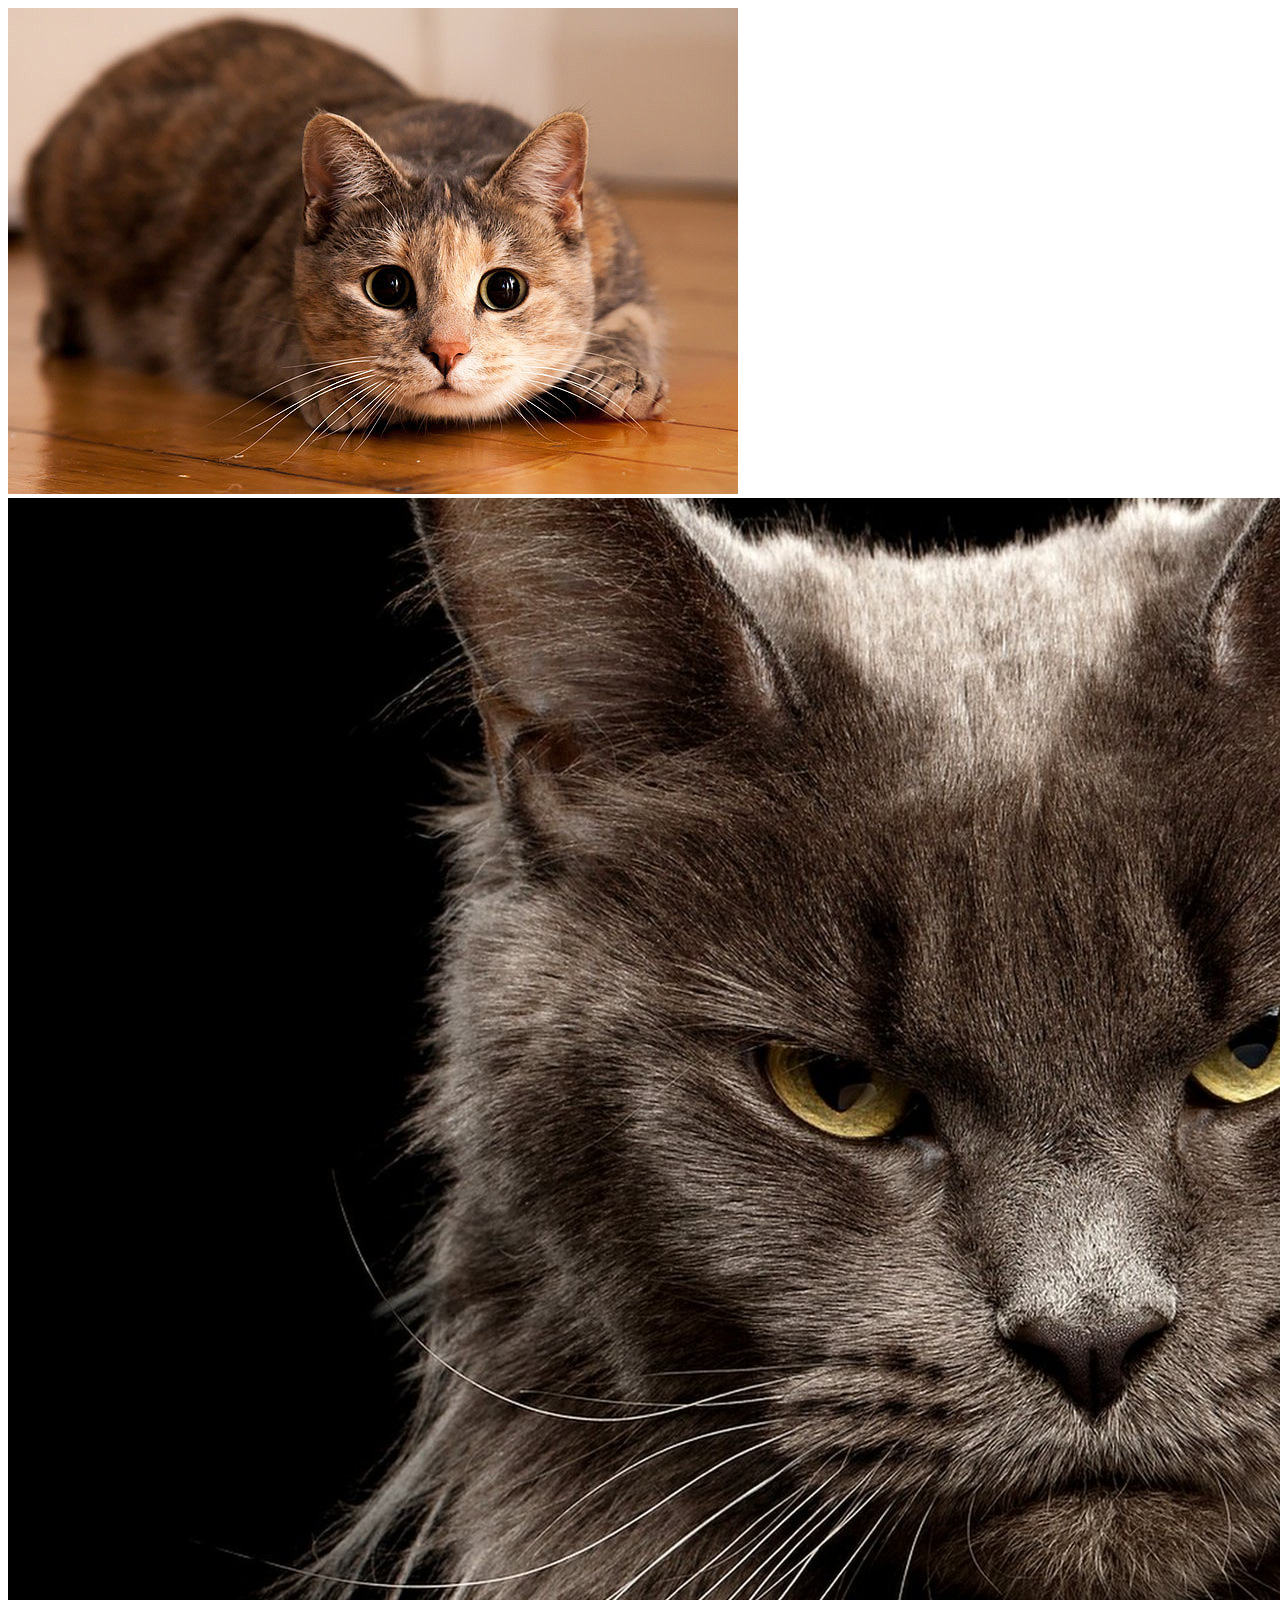
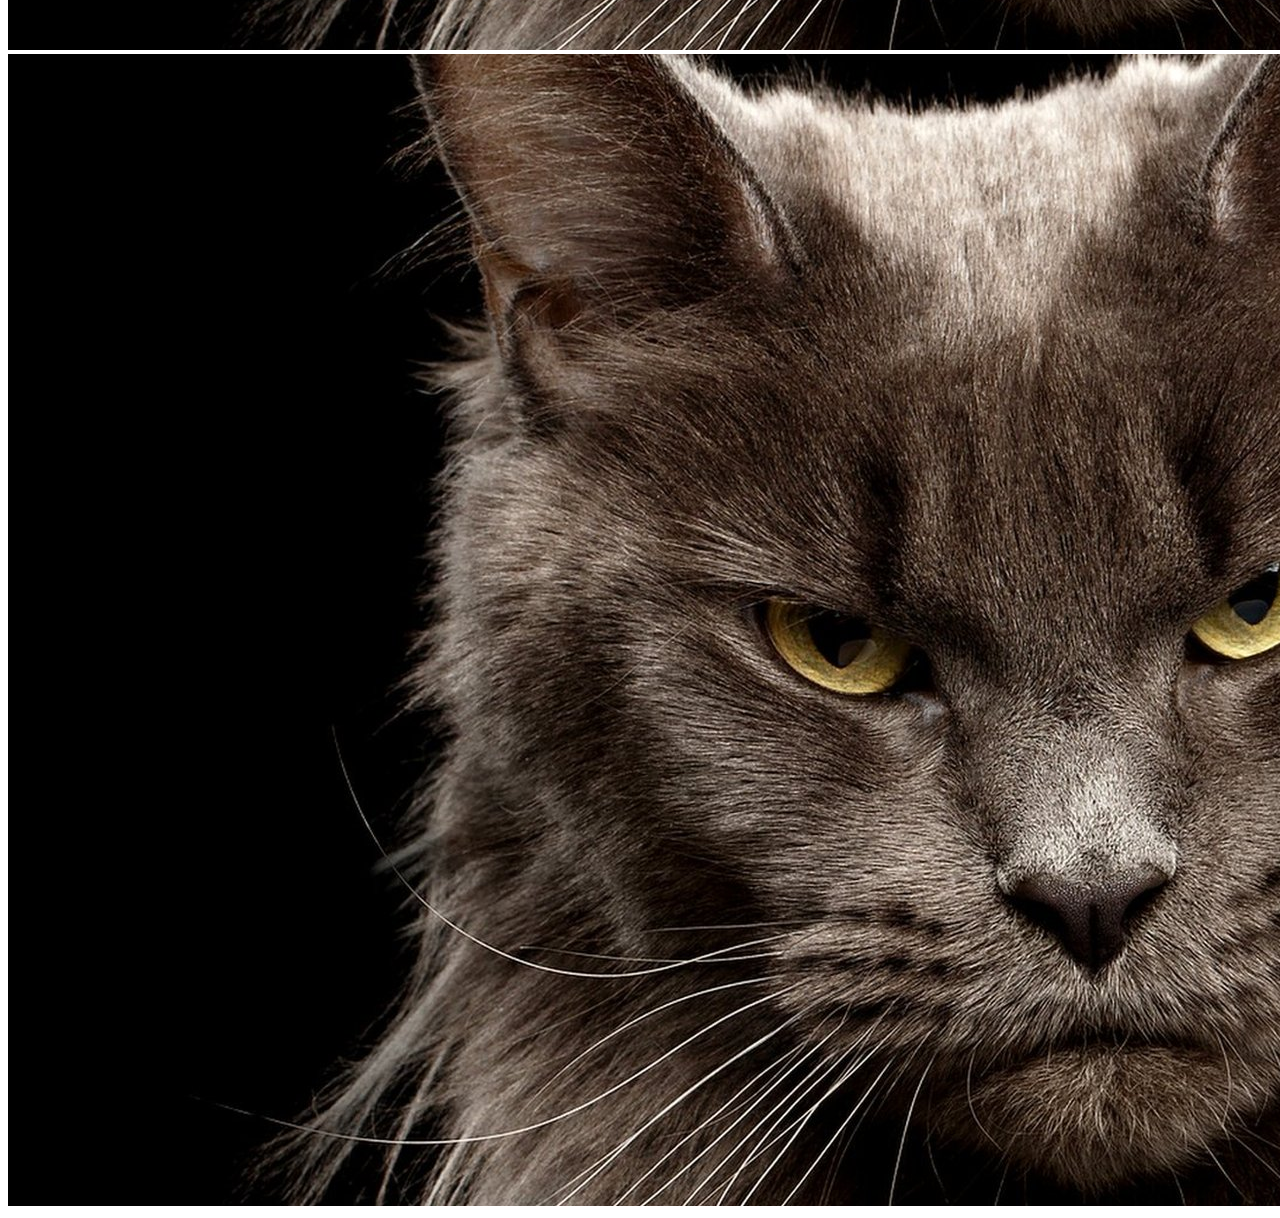
==== index.html @ e453b55c "add image" ====
<!doctype html>
<html lang="en">
<head>
    <meta charset="UTF-8">
    <meta name="viewport"
          content="width=device-width, user-scalable=no, initial-scale=1.0, maximum-scale=1.0, minimum-scale=1.0">
    <meta http-equiv="X-UA-Compatible" content="ie=edge">
    <title>Document</title>
    <link href="https://cdn.jsdelivr.net/npm/bootstrap@5.0.2/dist/css/bootstrap.min.css" rel="stylesheet"
          integrity="sha384-EVSTQN3/azprG1Anm3QDgpJLIm9Nao0Yz1ztcQTwFspd3yD65VohhpuuCOmLASjC" crossorigin="anonymous">
    <link rel="stylesheet" href="css/main.css">

</head>
<body>

<img src="image/1559798617_1.jpg" alt="">
<img src="image/_109447525_catsmaincoonunfriendly.jpg.crdownload" alt="">
<img src="image/_109447525_catsmaincoonunfriendly.jpg.crdownload" alt="">
<script src="https://cdn.jsdelivr.net/npm/bootstrap@5.0.2/dist/js/bootstrap.bundle.min.js"
        integrity="sha384-MrcW6ZMFYlzcLA8Nl+NtUVF0sA7MsXsP1UyJoMp4YLEuNSfAP+JcXn/tWtIaxVXM"
crossorigin="anonymous"></script>

<script src="main.js"></script>
</body>
</html>
---- css/main.css ----
.item {
    width: 200px;
}
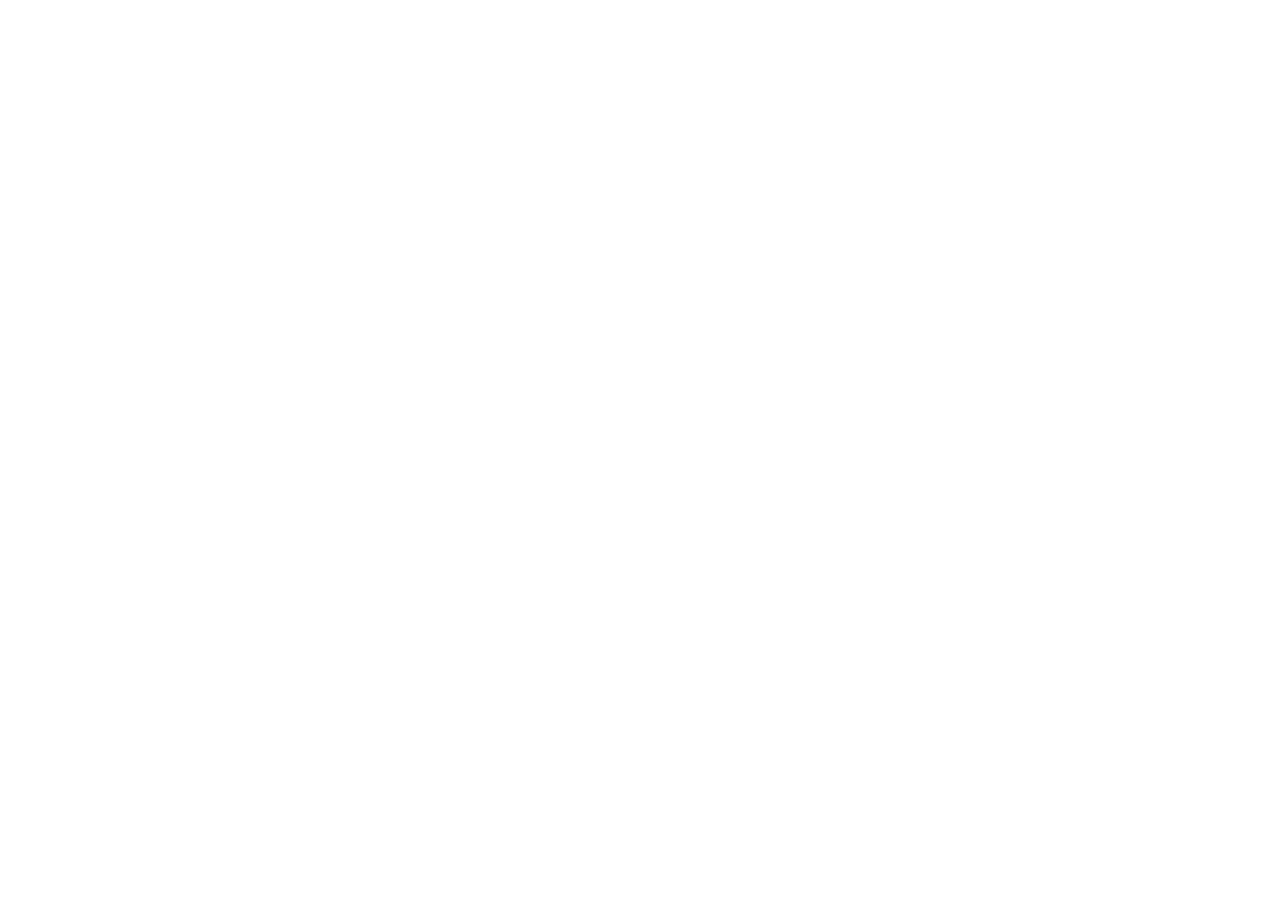
==== commit 71530745: "dete image" ====
--- a/index.html
+++ b/index.html
@@ -13,9 +13,7 @@
 </head>
 <body>
 
-<img src="image/1559798617_1.jpg" alt="">
-<img src="image/_109447525_catsmaincoonunfriendly.jpg.crdownload" alt="">
-<img src="image/_109447525_catsmaincoonunfriendly.jpg.crdownload" alt="">
+
 <script src="https://cdn.jsdelivr.net/npm/bootstrap@5.0.2/dist/js/bootstrap.bundle.min.js"
         integrity="sha384-MrcW6ZMFYlzcLA8Nl+NtUVF0sA7MsXsP1UyJoMp4YLEuNSfAP+JcXn/tWtIaxVXM"
 crossorigin="anonymous"></script>
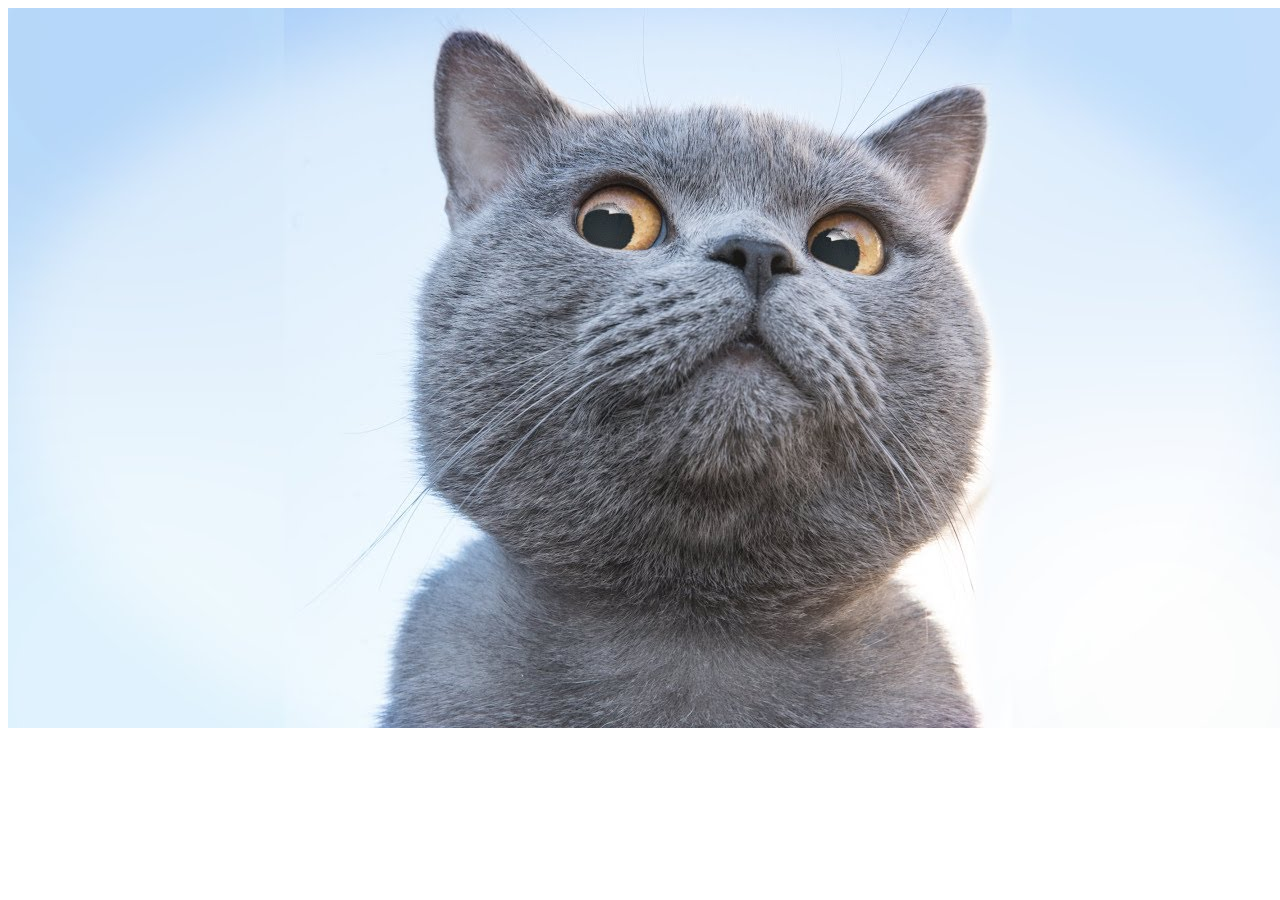
==== commit f0d3bf2a: "add" ====
--- a/index.html
+++ b/index.html
@@ -13,7 +13,7 @@
 </head>
 <body>
 
-
+<img src="image/maxresdefault.jpg" alt="">
 <script src="https://cdn.jsdelivr.net/npm/bootstrap@5.0.2/dist/js/bootstrap.bundle.min.js"
         integrity="sha384-MrcW6ZMFYlzcLA8Nl+NtUVF0sA7MsXsP1UyJoMp4YLEuNSfAP+JcXn/tWtIaxVXM"
 crossorigin="anonymous"></script>
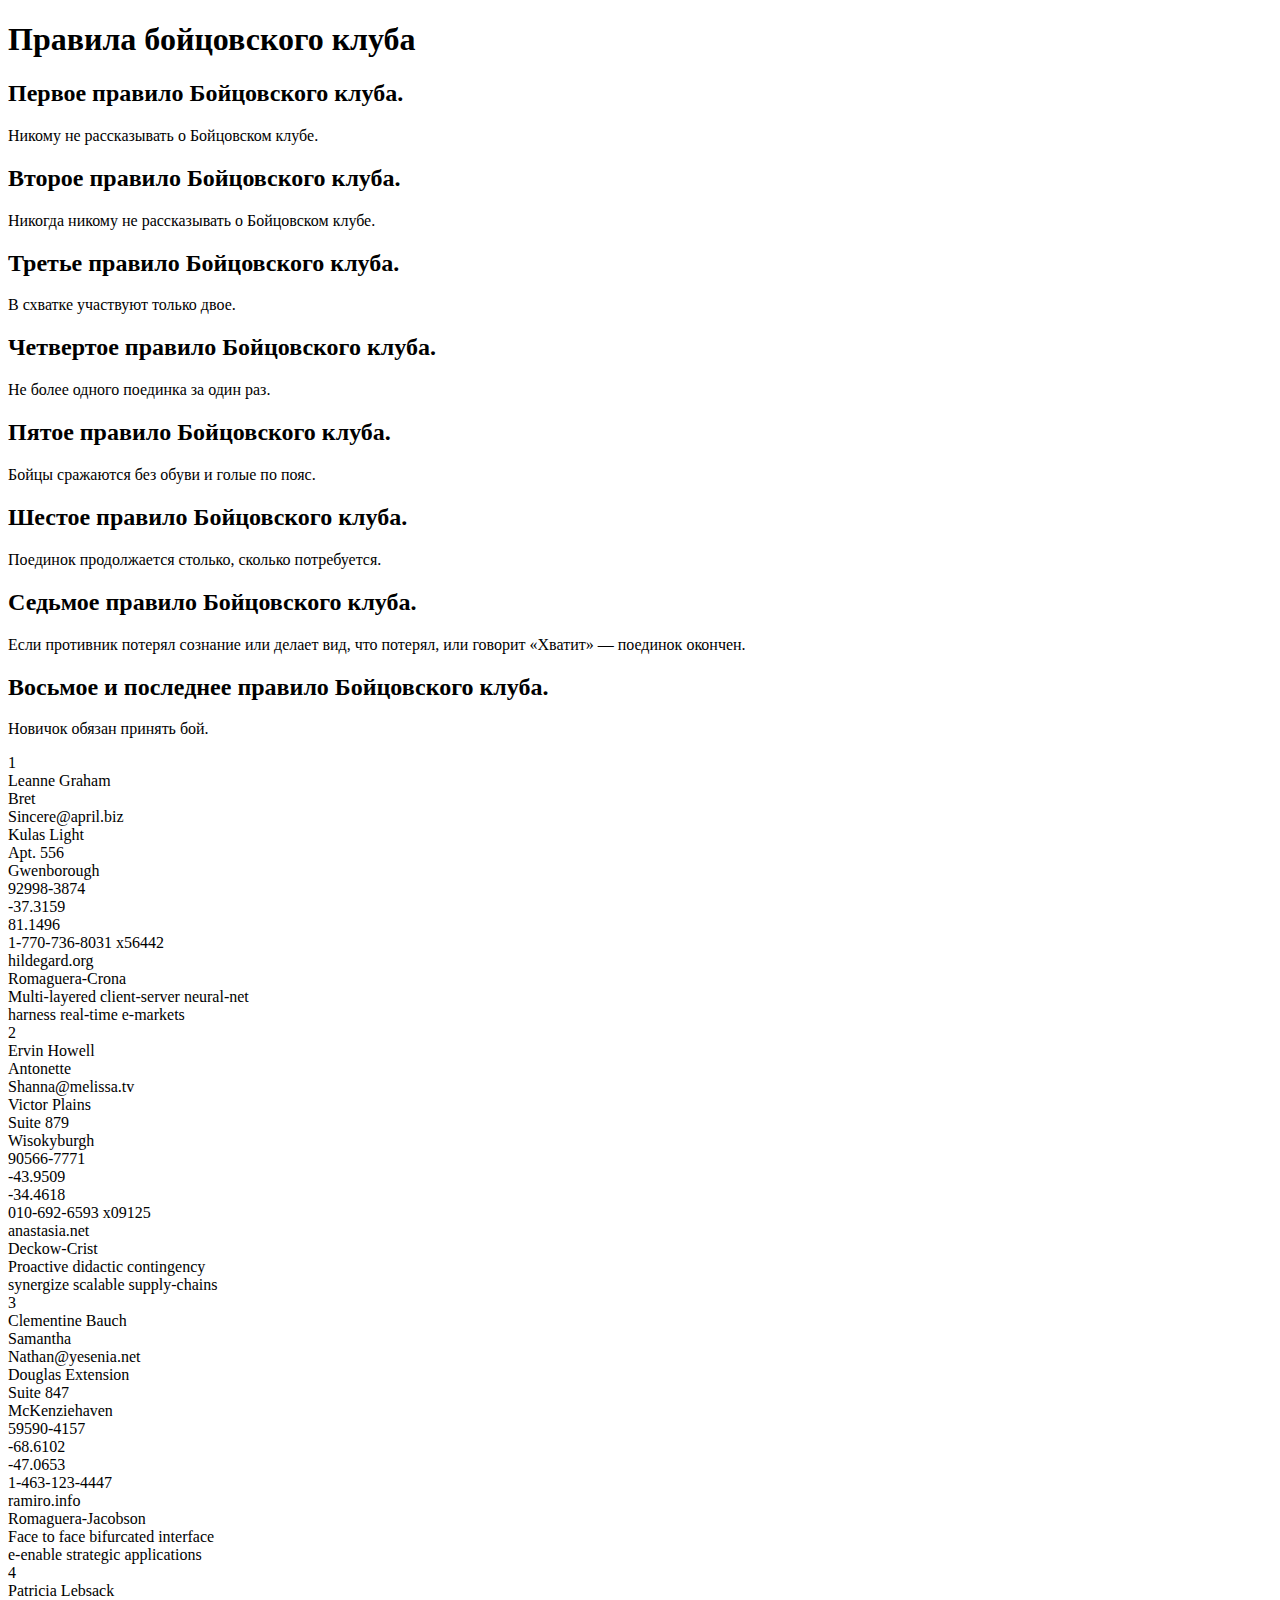
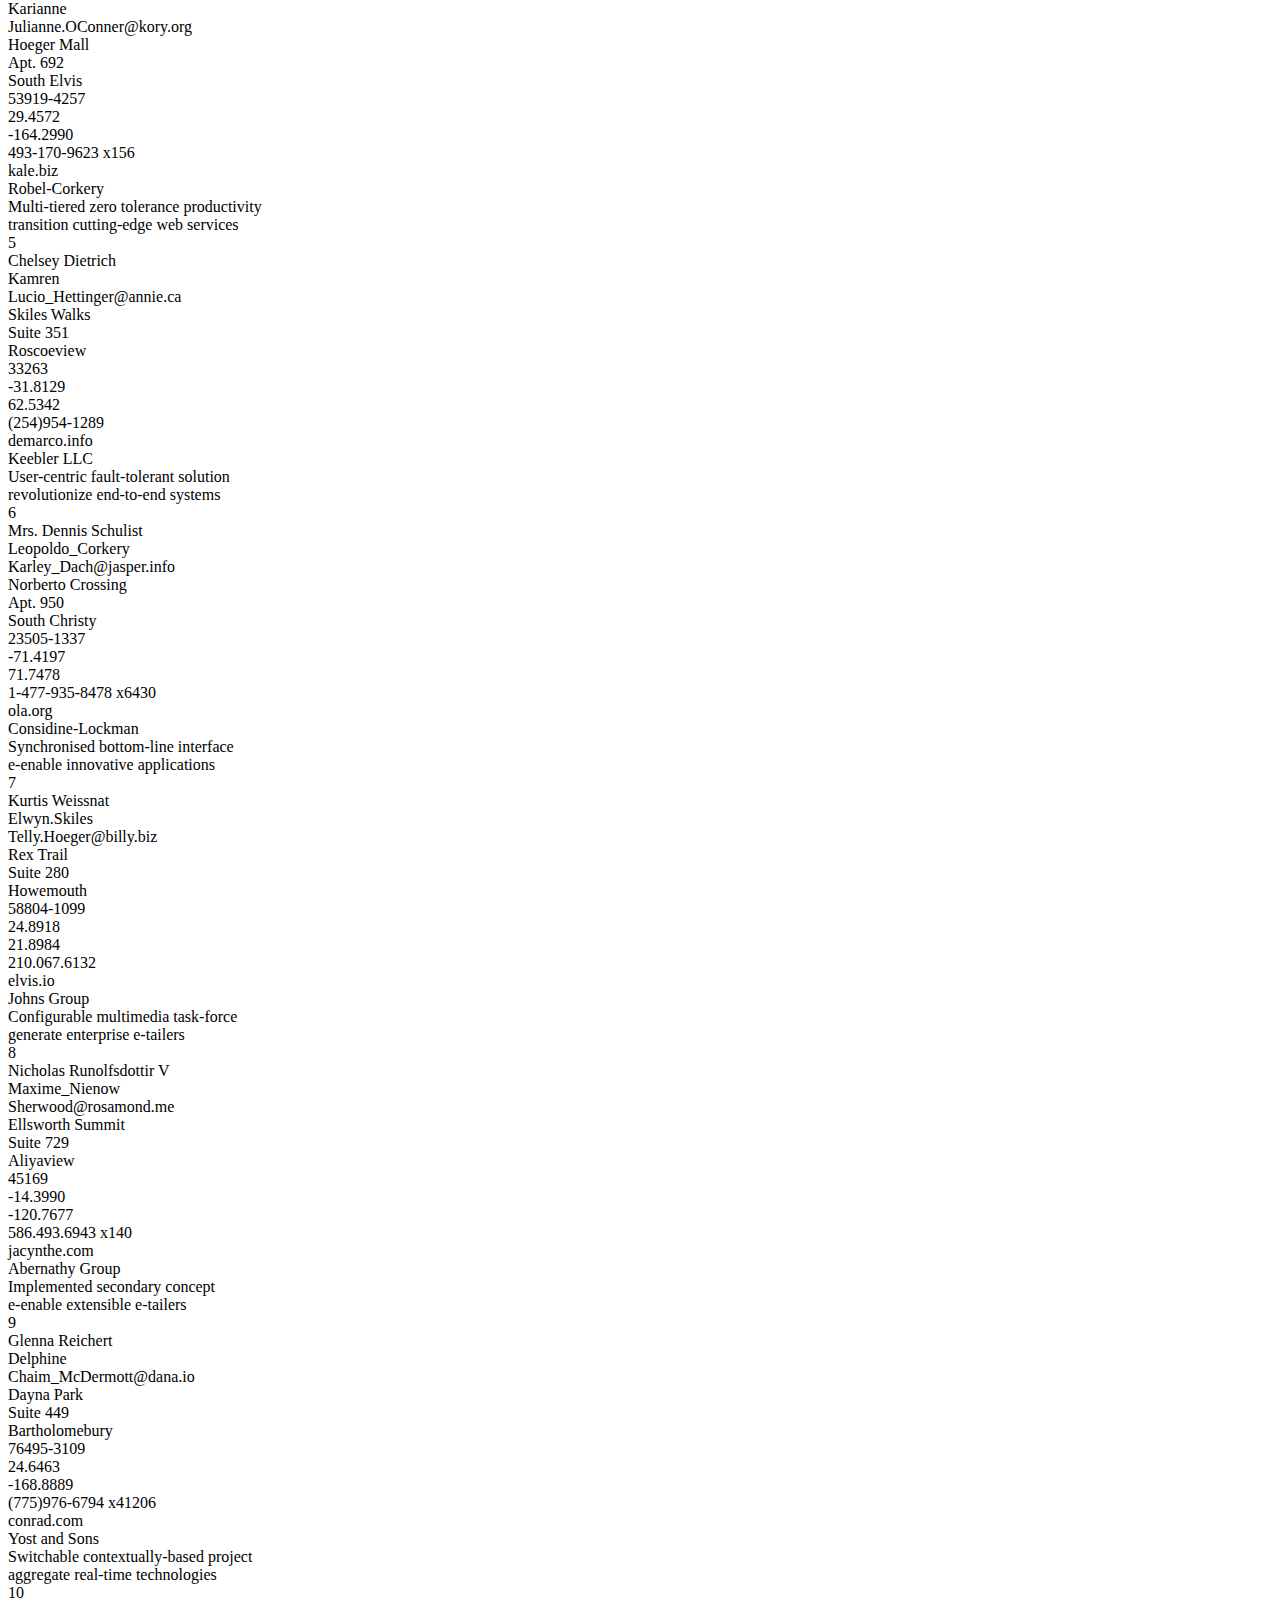
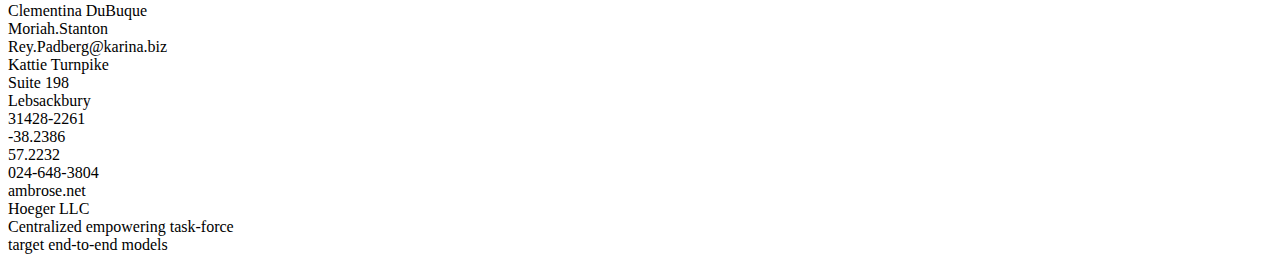
==== commit ebf8ef90: "addkhjk" ====
--- a/index.html
+++ b/index.html
@@ -9,11 +9,48 @@
     <link href="https://cdn.jsdelivr.net/npm/bootstrap@5.0.2/dist/css/bootstrap.min.css" rel="stylesheet"
           integrity="sha384-EVSTQN3/azprG1Anm3QDgpJLIm9Nao0Yz1ztcQTwFspd3yD65VohhpuuCOmLASjC" crossorigin="anonymous">
     <link rel="stylesheet" href="css/main.css">
-
 </head>
 <body>
+<div id="content"></div>
+<div></div>
+<h1>Правила бойцовского клуба</h1>
+<div id="wrap">
+    <div class="rules rule1">
+        <h2>Первое правило Бойцовского клуба.</h2>
+        <p>Никому не рассказывать о Бойцовском клубе.</p>
+    </div>
+    <div class="rules rule2">
+        <h2>Второе правило Бойцовского клуба.</h2>
+        <p>Никогда никому не рассказывать о Бойцовском клубе.</p>
+    </div>
+    <div class="rules rule3">
+        <h2>Третье правило Бойцовского клуба.</h2>
+        <p>В схватке участвуют только двое.</p>
+    </div>
+    <div class="rules rule4">
+        <h2>Четвертое правило Бойцовского клуба.</h2>
+        <p>Не более одного поединка за один раз.</p>
+    </div>
 
-<img src="image/maxresdefault.jpg" alt="">
+    <div class="rules rule5">
+        <h2>Пятое правило Бойцовского клуба.</h2>
+        <p>Бойцы сражаются без обуви и голые по пояс.</p>
+    </div>
+    <div class="rules rule6">
+        <h2>Шестое правило Бойцовского клуба.</h2>
+        <p>Поединок продолжается столько, сколько потребуется.</p>
+    </div>
+    <div class="rules rule7">
+        <h2>Седьмое правило Бойцовского клуба.</h2>
+        <p>Если противник потерял сознание или делает вид, что потерял, или говорит «Хватит» — поединок
+            окончен.</p>
+    </div>
+    <div class="rules rule8">
+        <h2>Восьмое и последнее правило Бойцовского клуба.</h2>
+        <p>Новичок обязан принять бой.</p>
+    </div>
+</div>
+
 <script src="https://cdn.jsdelivr.net/npm/bootstrap@5.0.2/dist/js/bootstrap.bundle.min.js"
         integrity="sha384-MrcW6ZMFYlzcLA8Nl+NtUVF0sA7MsXsP1UyJoMp4YLEuNSfAP+JcXn/tWtIaxVXM"
 crossorigin="anonymous"></script>
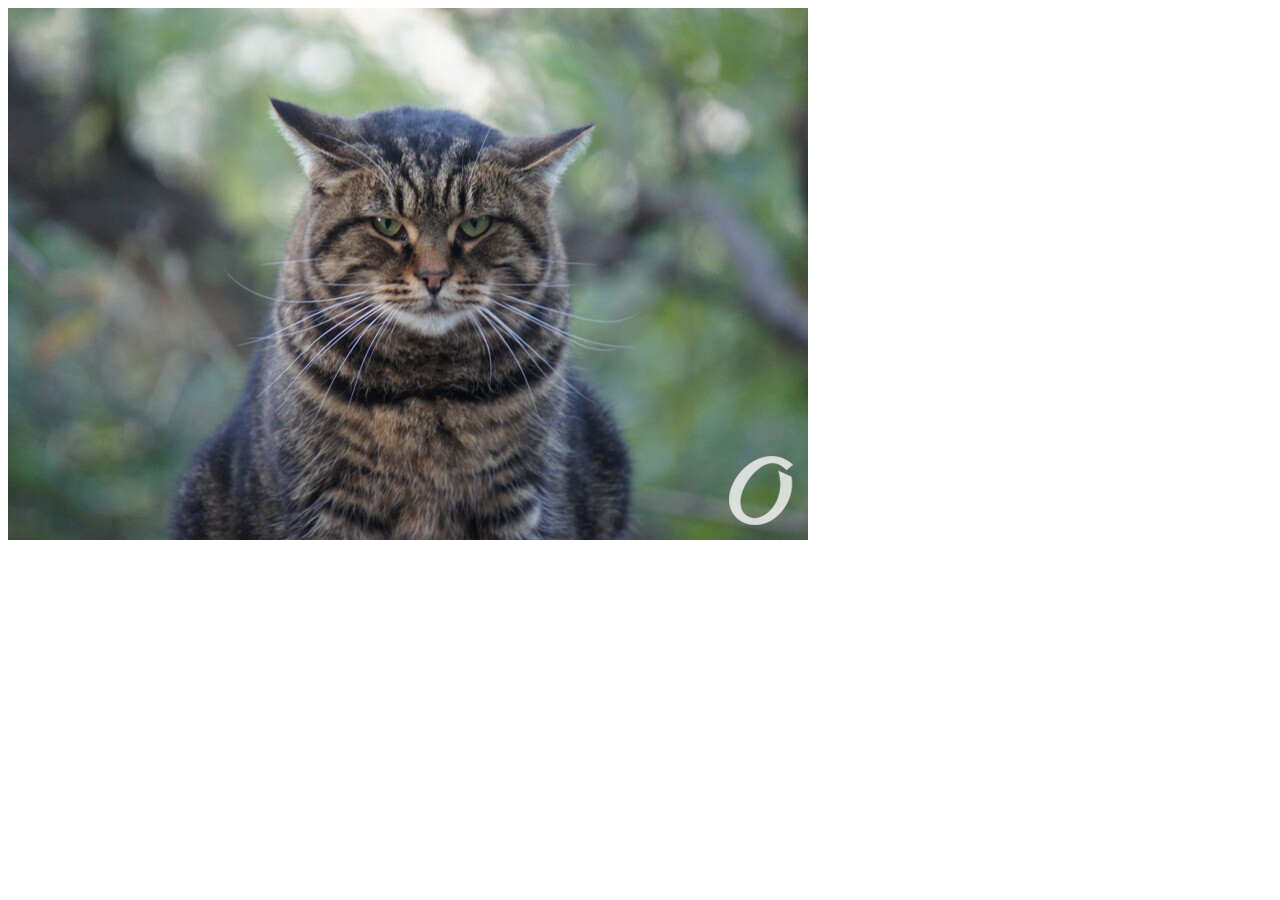
==== commit 26fe0985: "addkhjksgsdfsdfdfdfrggdg" ====
--- a/index.html
+++ b/index.html
@@ -9,51 +9,56 @@
     <link href="https://cdn.jsdelivr.net/npm/bootstrap@5.0.2/dist/css/bootstrap.min.css" rel="stylesheet"
           integrity="sha384-EVSTQN3/azprG1Anm3QDgpJLIm9Nao0Yz1ztcQTwFspd3yD65VohhpuuCOmLASjC" crossorigin="anonymous">
     <link rel="stylesheet" href="css/main.css">
+
+
 </head>
 <body>
-<div id="content"></div>
+
+<!--<div id="content"></div>-->
+<!--<div></div>-->
+<!--<h1>Правила бойцовского клуба</h1>-->
+<!--<div id="wrap">-->
+<!--    <div class="rules rule1">-->
+<!--        <h2>Первое правило Бойцовского клуба.</h2>-->
+<!--        <p>Никому не рассказывать о Бойцовском клубе.</p>-->
+<!--    </div>-->
+<!--    <div class="rules rule2">-->
+<!--        <h2>Второе правило Бойцовского клуба.</h2>-->
+<!--        <p>Никогда никому не рассказывать о Бойцовском клубе.</p>-->
+<!--    </div>-->
+<!--    <div class="rules rule3">-->
+<!--        <h2>Третье правило Бойцовского клуба.</h2>-->
+<!--        <p>В схватке участвуют только двое.</p>-->
+<!--    </div>-->
+<!--    <div class="rules rule4">-->
+<!--        <h2>Четвертое правило Бойцовского клуба.</h2>-->
+<!--        <p>Не более одного поединка за один раз.</p>-->
+<!--    </div>-->
+
+<!--    <div class="rules rule5">-->
+<!--        <h2>Пятое правило Бойцовского клуба.</h2>-->
+<!--        <p>Бойцы сражаются без обуви и голые по пояс.</p>-->
+<!--    </div>-->
+<!--    <div class="rules rule6">-->
+<!--        <h2>Шестое правило Бойцовского клуба.</h2>-->
+<!--        <p>Поединок продолжается столько, сколько потребуется.</p>-->
+<!--    </div>-->
+<!--    <div class="rules rule7">-->
+<!--        <h2>Седьмое правило Бойцовского клуба.</h2>-->
+<!--        <p>Если противник потерял сознание или делает вид, что потерял, или говорит «Хватит» — поединок-->
+<!--            окончен.</p>-->
+<!--    </div>-->
+<!--    <div class="rules rule8">-->
+<!--        <h2>Восьмое и последнее правило Бойцовского клуба.</h2>-->
+<!--        <p>Новичок обязан принять бой.</p>-->
+<!--    </div>-->
+<!--</div>-->
+
+<img src="image/img.png" alt="">
 <div></div>
-<h1>Правила бойцовского клуба</h1>
-<div id="wrap">
-    <div class="rules rule1">
-        <h2>Первое правило Бойцовского клуба.</h2>
-        <p>Никому не рассказывать о Бойцовском клубе.</p>
-    </div>
-    <div class="rules rule2">
-        <h2>Второе правило Бойцовского клуба.</h2>
-        <p>Никогда никому не рассказывать о Бойцовском клубе.</p>
-    </div>
-    <div class="rules rule3">
-        <h2>Третье правило Бойцовского клуба.</h2>
-        <p>В схватке участвуют только двое.</p>
-    </div>
-    <div class="rules rule4">
-        <h2>Четвертое правило Бойцовского клуба.</h2>
-        <p>Не более одного поединка за один раз.</p>
-    </div>
-
-    <div class="rules rule5">
-        <h2>Пятое правило Бойцовского клуба.</h2>
-        <p>Бойцы сражаются без обуви и голые по пояс.</p>
-    </div>
-    <div class="rules rule6">
-        <h2>Шестое правило Бойцовского клуба.</h2>
-        <p>Поединок продолжается столько, сколько потребуется.</p>
-    </div>
-    <div class="rules rule7">
-        <h2>Седьмое правило Бойцовского клуба.</h2>
-        <p>Если противник потерял сознание или делает вид, что потерял, или говорит «Хватит» — поединок
-            окончен.</p>
-    </div>
-    <div class="rules rule8">
-        <h2>Восьмое и последнее правило Бойцовского клуба.</h2>
-        <p>Новичок обязан принять бой.</p>
-    </div>
-</div>
-
 <script src="https://cdn.jsdelivr.net/npm/bootstrap@5.0.2/dist/js/bootstrap.bundle.min.js"
         integrity="sha384-MrcW6ZMFYlzcLA8Nl+NtUVF0sA7MsXsP1UyJoMp4YLEuNSfAP+JcXn/tWtIaxVXM"
-crossorigin="anonymous"></script>
+        crossorigin="anonymous"></script>
 
 <script src="main.js"></script>
 </body>
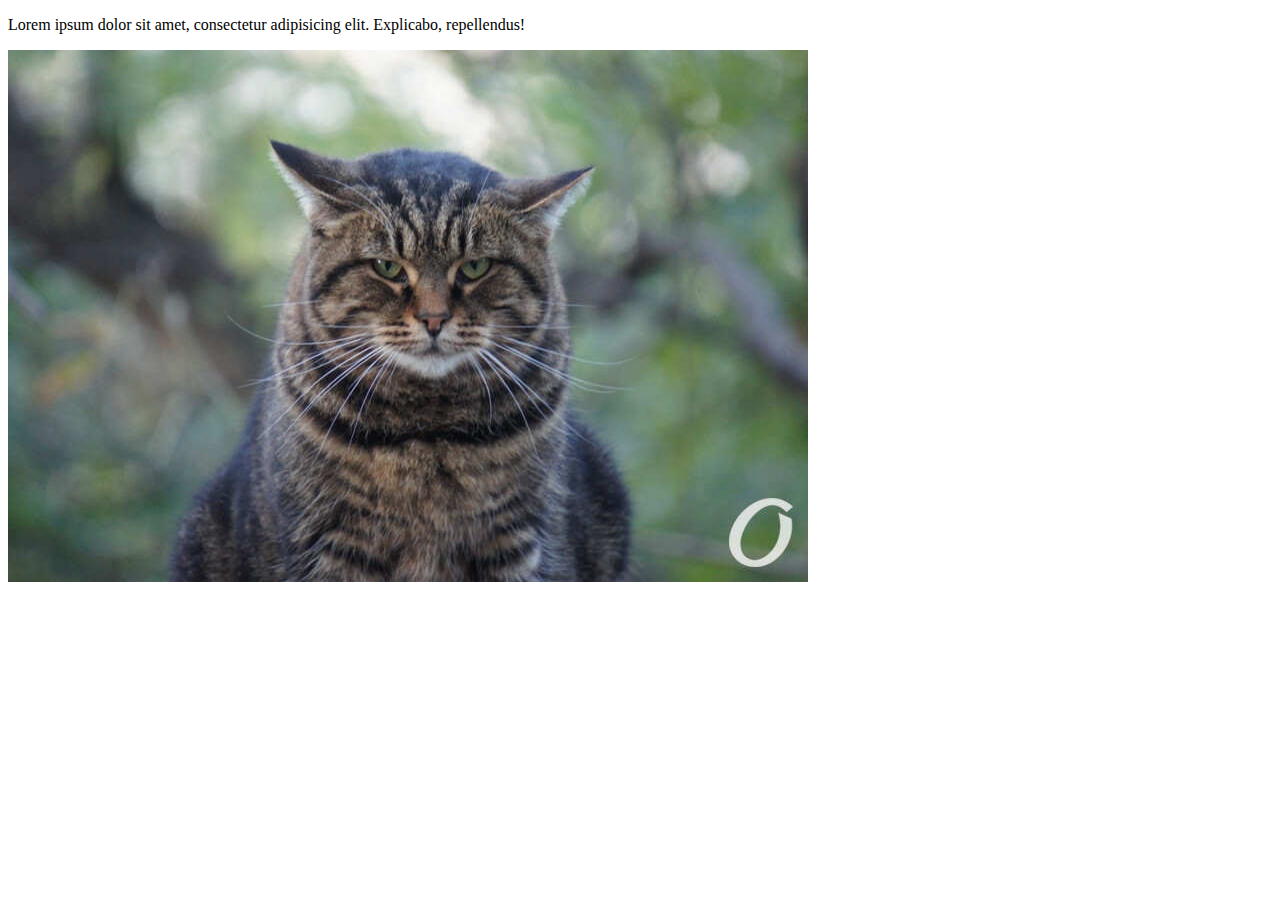
==== commit d4e0a1f7: "add to" ====
--- a/index.html
+++ b/index.html
@@ -53,9 +53,9 @@
 <!--        <p>Новичок обязан принять бой.</p>-->
 <!--    </div>-->
 <!--</div>-->
+<p>Lorem ipsum dolor sit amet, consectetur adipisicing elit. Explicabo, repellendus!</p>
+<img src="image/img.png" alt="" style="background-color: red">
 
-<img src="image/img.png" alt="">
-<div></div>
 <script src="https://cdn.jsdelivr.net/npm/bootstrap@5.0.2/dist/js/bootstrap.bundle.min.js"
         integrity="sha384-MrcW6ZMFYlzcLA8Nl+NtUVF0sA7MsXsP1UyJoMp4YLEuNSfAP+JcXn/tWtIaxVXM"
         crossorigin="anonymous"></script>
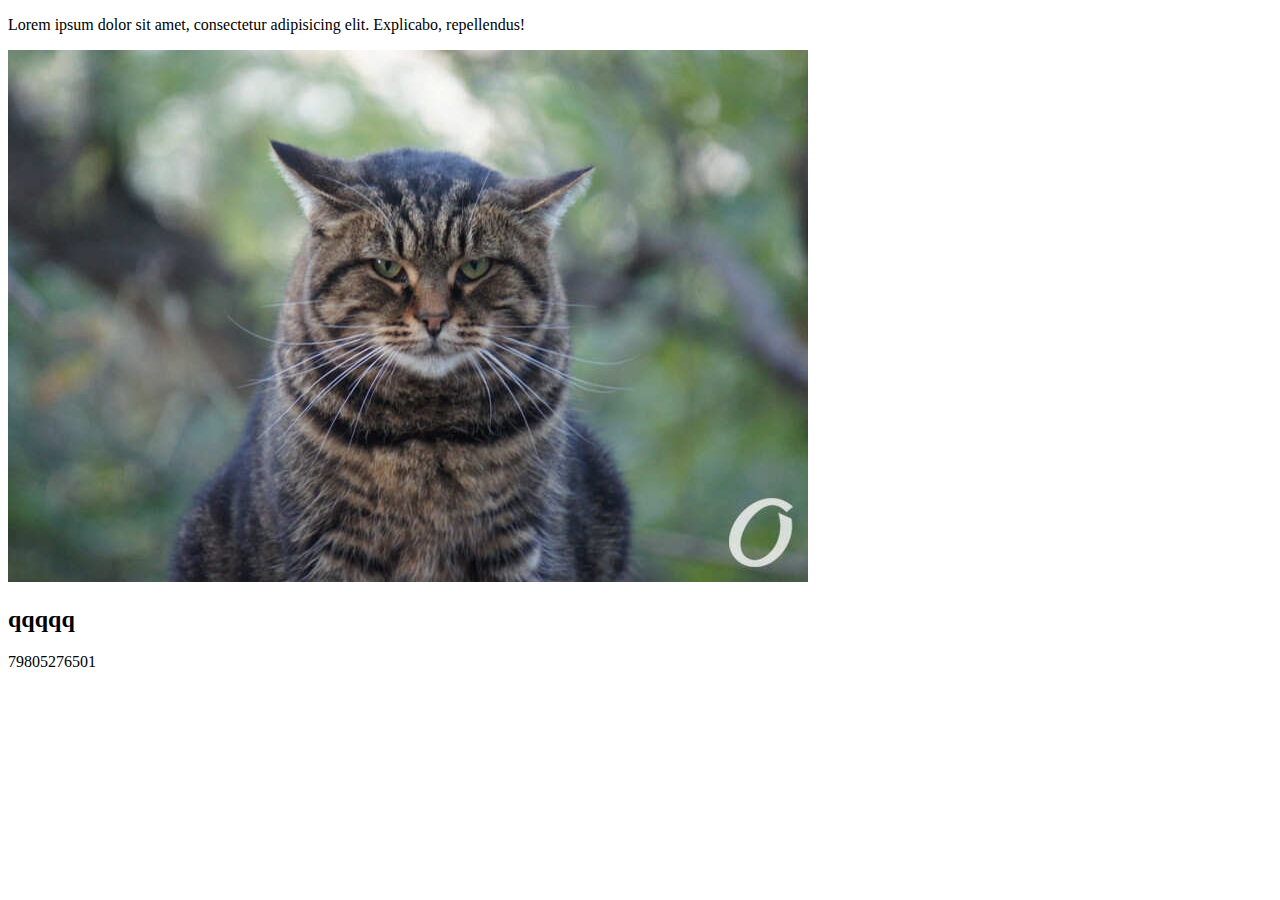
==== commit c4fdb796: "wwww" ====
--- a/index.html
+++ b/index.html
@@ -55,7 +55,7 @@
 <!--</div>-->
 <p>Lorem ipsum dolor sit amet, consectetur adipisicing elit. Explicabo, repellendus!</p>
 <img src="image/img.png" alt="" style="background-color: red">
-
+<h2>qqqqq</h2>
 <script src="https://cdn.jsdelivr.net/npm/bootstrap@5.0.2/dist/js/bootstrap.bundle.min.js"
         integrity="sha384-MrcW6ZMFYlzcLA8Nl+NtUVF0sA7MsXsP1UyJoMp4YLEuNSfAP+JcXn/tWtIaxVXM"
         crossorigin="anonymous"></script>
@@ -63,6 +63,14 @@
 <script src="main.js"></script>
 </body>
 </html>
+
+
+
+
+
+
+
+                                                                                                                                                                                                                                                                                                                                                                                                                                                                                                                                                                                                                                                                                                                                                                                                                                            79805276501
 
 
 
@@ -89,11 +97,3 @@
 
 
 
-
-
-
-
-
-
-
-
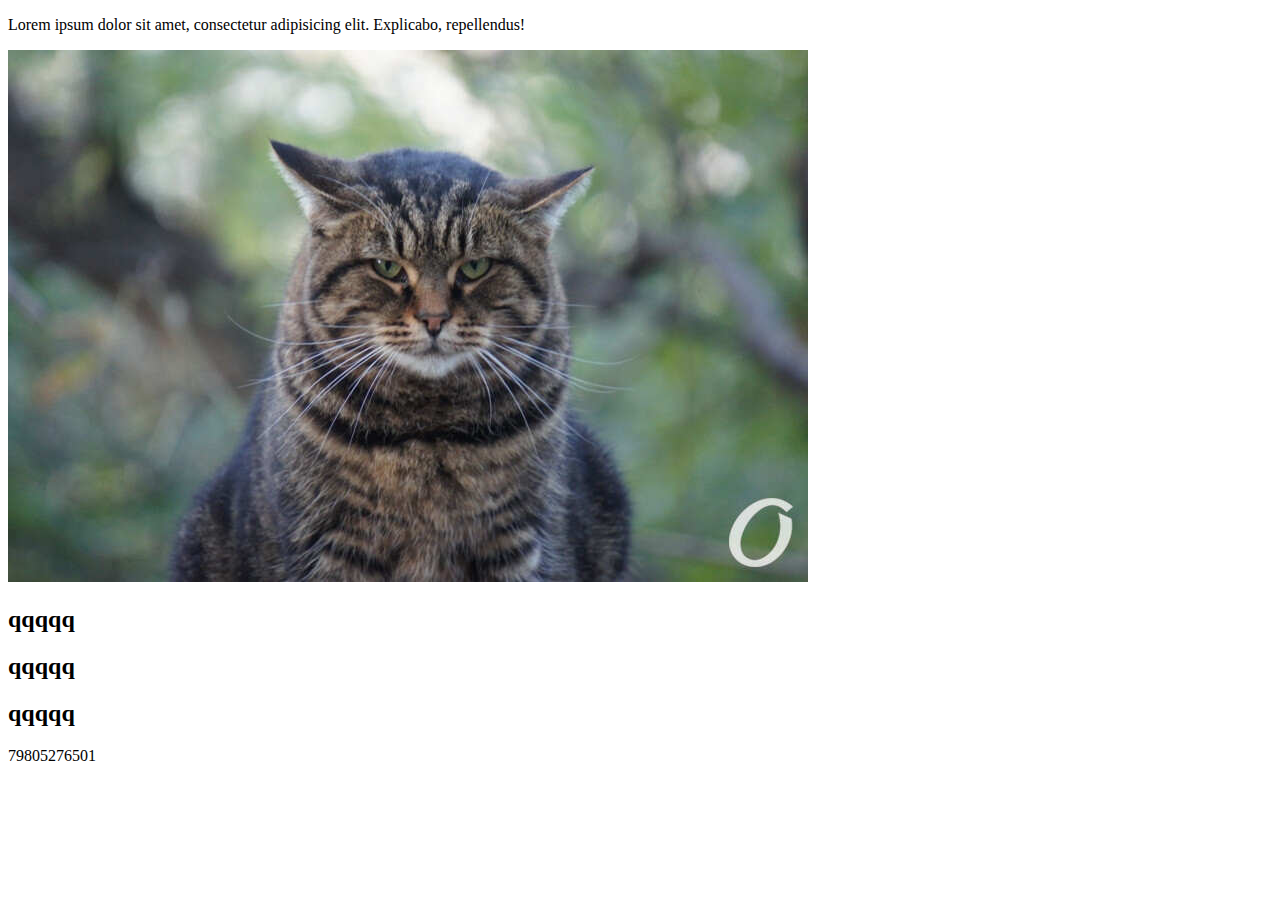
==== commit 1efad003: "wwwwqqq" ====
--- a/index.html
+++ b/index.html
@@ -56,6 +56,8 @@
 <p>Lorem ipsum dolor sit amet, consectetur adipisicing elit. Explicabo, repellendus!</p>
 <img src="image/img.png" alt="" style="background-color: red">
 <h2>qqqqq</h2>
+<h2>qqqqq</h2>
+<h2>qqqqq</h2>
 <script src="https://cdn.jsdelivr.net/npm/bootstrap@5.0.2/dist/js/bootstrap.bundle.min.js"
         integrity="sha384-MrcW6ZMFYlzcLA8Nl+NtUVF0sA7MsXsP1UyJoMp4YLEuNSfAP+JcXn/tWtIaxVXM"
         crossorigin="anonymous"></script>
